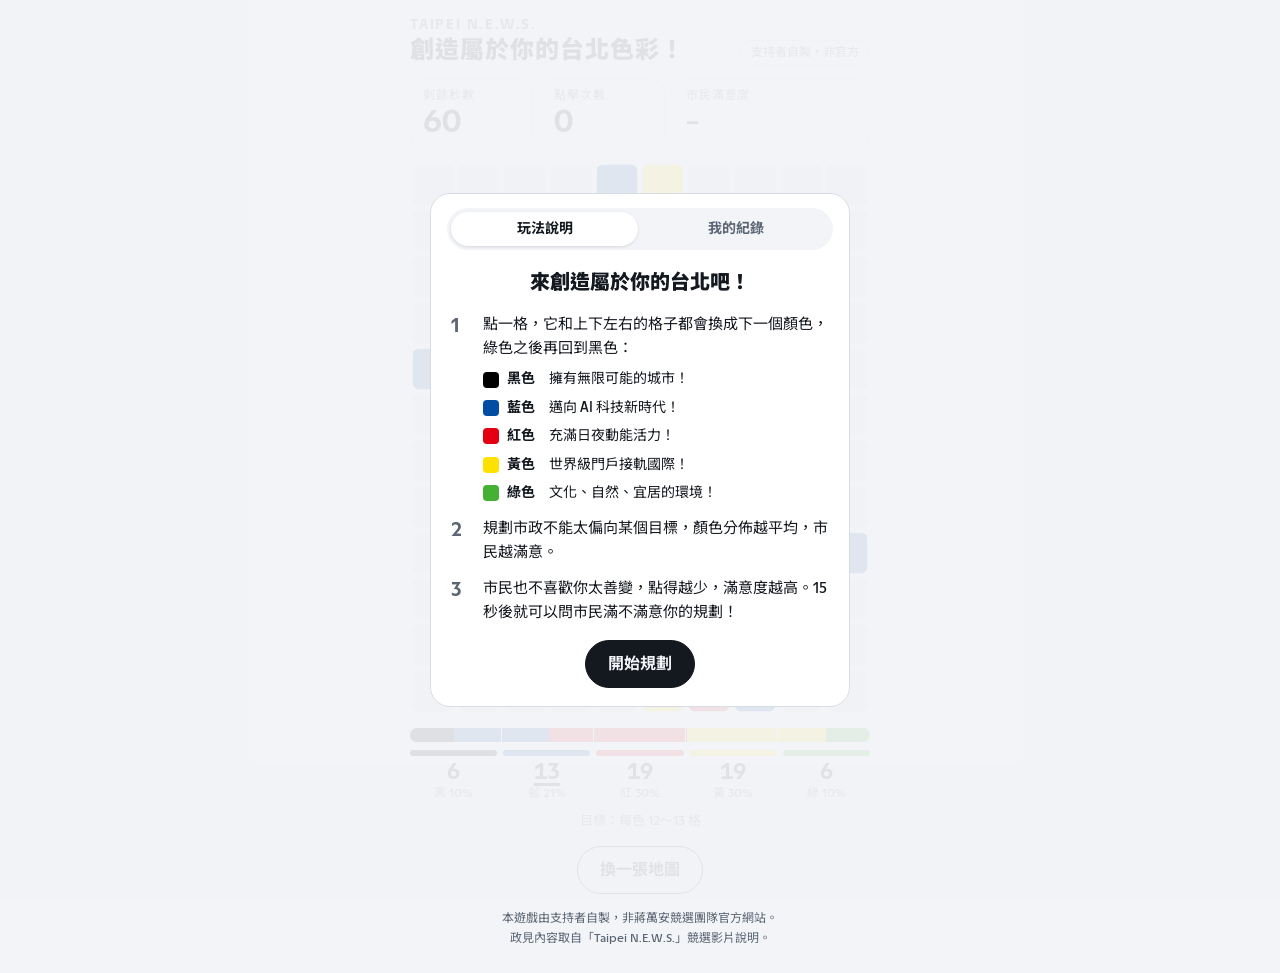
==== share/d.html @ e80b6eba "修正分享功能，完善配色" ====
<!doctype html>
<html lang="zh-Hant-TW">
<head>
<meta charset="utf-8">
<meta name="viewport" content="width=device-width, initial-scale=1">
<title>我規劃的台北，市民「不滿意」｜讓台北「5」夠安可</title>
<meta name="description" content="在 60 秒內讓台北五種顏色均衡發展，點進來挑戰同一張地圖！支持者自製・非官方競選網站。">
<meta name="robots" content="noindex">
<meta property="og:type" content="website">
<meta property="og:site_name" content="讓台北「5」夠安可">
<meta property="og:locale" content="zh_TW">
<meta property="og:url" content="https://wilddagger.github.io/TaipeiEncore_PaintSquare/share/d.html">
<meta property="og:title" content="我規劃的台北，市民「不滿意」">
<meta property="og:description" content="在 60 秒內讓台北五種顏色均衡發展，點進來挑戰同一張地圖！支持者自製・非官方競選網站。">
<meta property="og:image" content="https://wilddagger.github.io/TaipeiEncore_PaintSquare/share/img/d.png">
<meta property="og:image:width" content="1200">
<meta property="og:image:height" content="630">
<meta property="og:image:alt" content="市民滿意度：不滿意">
<meta name="twitter:card" content="summary_large_image">
<meta name="twitter:title" content="我規劃的台北，市民「不滿意」">
<meta name="twitter:description" content="在 60 秒內讓台北五種顏色均衡發展，點進來挑戰同一張地圖！支持者自製・非官方競選網站。">
<meta name="twitter:image" content="https://wilddagger.github.io/TaipeiEncore_PaintSquare/share/img/d.png">
<script>
  (function () {
    var seed = new URLSearchParams(location.search).get('seed');
    var target = '../' + (seed && /^[a-z0-9]{1,12}$/i.test(seed) ? '?seed=' + seed : '');
    location.replace(target);
  })();
</script>
</head>
<body>
<p><a href="../">前往遊戲</a></p>
</body>
</html>
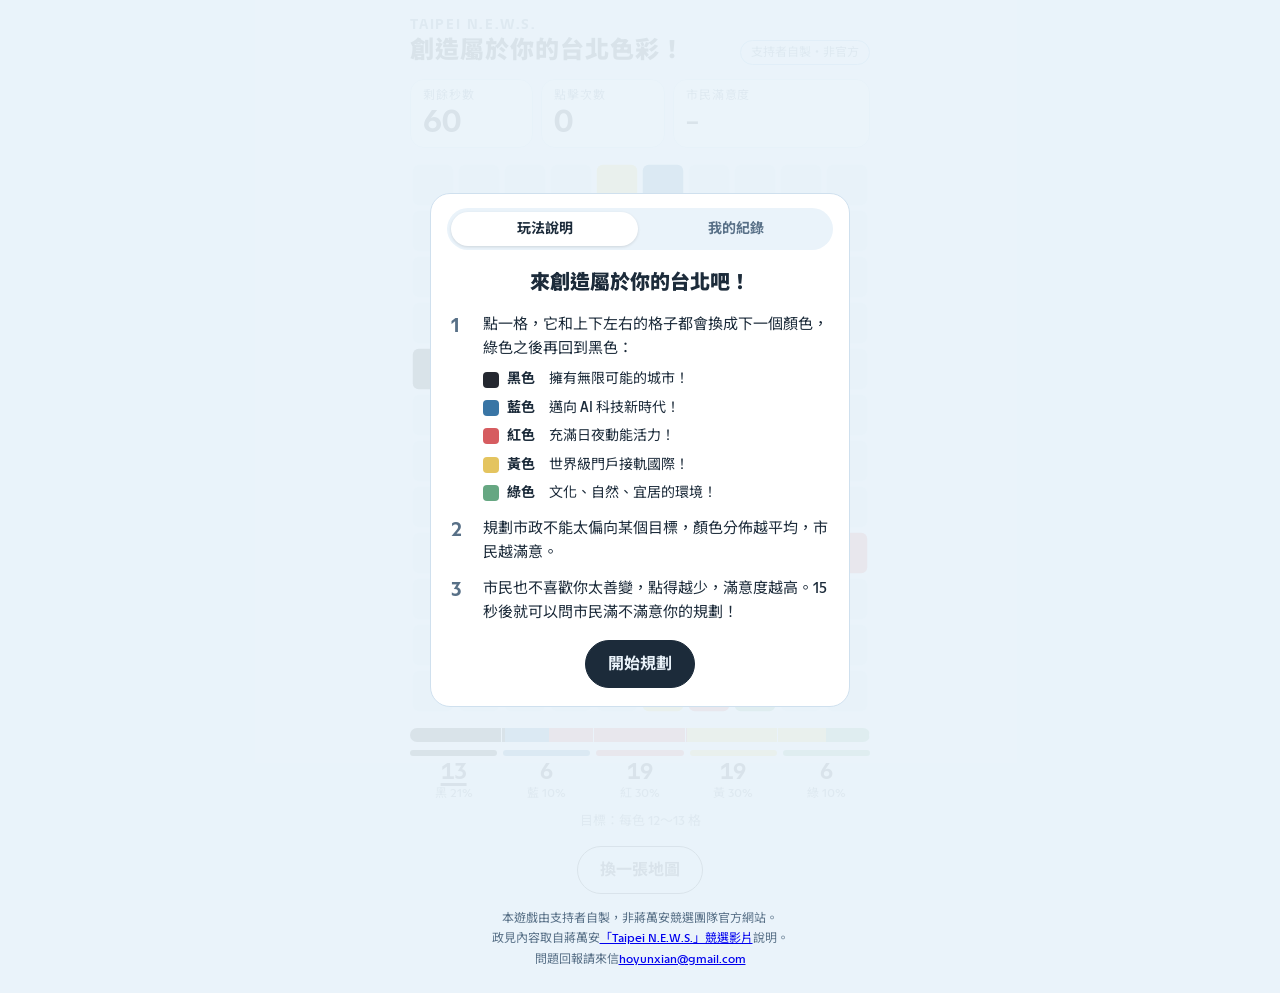
==== commit 24ae0c78: "修正Github同步錯誤問題" ====
--- a/share/d.html
+++ b/share/d.html
@@ -3,22 +3,22 @@
 <head>
 <meta charset="utf-8">
 <meta name="viewport" content="width=device-width, initial-scale=1">
-<title>我規劃的台北，市民「不滿意」｜讓台北「5」夠安可</title>
-<meta name="description" content="在 60 秒內讓台北五種顏色均衡發展，點進來挑戰同一張地圖！支持者自製・非官方競選網站。">
+<title>我規劃的台北，市民「實在不滿意」……真的只是因為市民配不上嗎？｜讓台北「5」夠安可</title>
+<meta name="description" content="60秒內一起來挑戰你能規劃出怎樣的台北吧！支持者自製・非官方競選網站。">
 <meta name="robots" content="noindex">
 <meta property="og:type" content="website">
 <meta property="og:site_name" content="讓台北「5」夠安可">
 <meta property="og:locale" content="zh_TW">
 <meta property="og:url" content="https://wilddagger.github.io/TaipeiEncore_PaintSquare/share/d.html">
-<meta property="og:title" content="我規劃的台北，市民「不滿意」">
-<meta property="og:description" content="在 60 秒內讓台北五種顏色均衡發展，點進來挑戰同一張地圖！支持者自製・非官方競選網站。">
+<meta property="og:title" content="我規劃的台北，市民「實在不滿意」……真的只是因為市民配不上嗎？">
+<meta property="og:description" content="60秒內一起來挑戰你能規劃出怎樣的台北吧！支持者自製・非官方競選網站。">
 <meta property="og:image" content="https://wilddagger.github.io/TaipeiEncore_PaintSquare/share/img/d.png">
 <meta property="og:image:width" content="1200">
 <meta property="og:image:height" content="630">
 <meta property="og:image:alt" content="市民滿意度：不滿意">
 <meta name="twitter:card" content="summary_large_image">
-<meta name="twitter:title" content="我規劃的台北，市民「不滿意」">
-<meta name="twitter:description" content="在 60 秒內讓台北五種顏色均衡發展，點進來挑戰同一張地圖！支持者自製・非官方競選網站。">
+<meta name="twitter:title" content="我規劃的台北，市民「實在不滿意」……真的只是因為市民配不上嗎？">
+<meta name="twitter:description" content="60秒內一起來挑戰你能規劃出怎樣的台北吧！支持者自製・非官方競選網站。">
 <meta name="twitter:image" content="https://wilddagger.github.io/TaipeiEncore_PaintSquare/share/img/d.png">
 <script>
   (function () {
